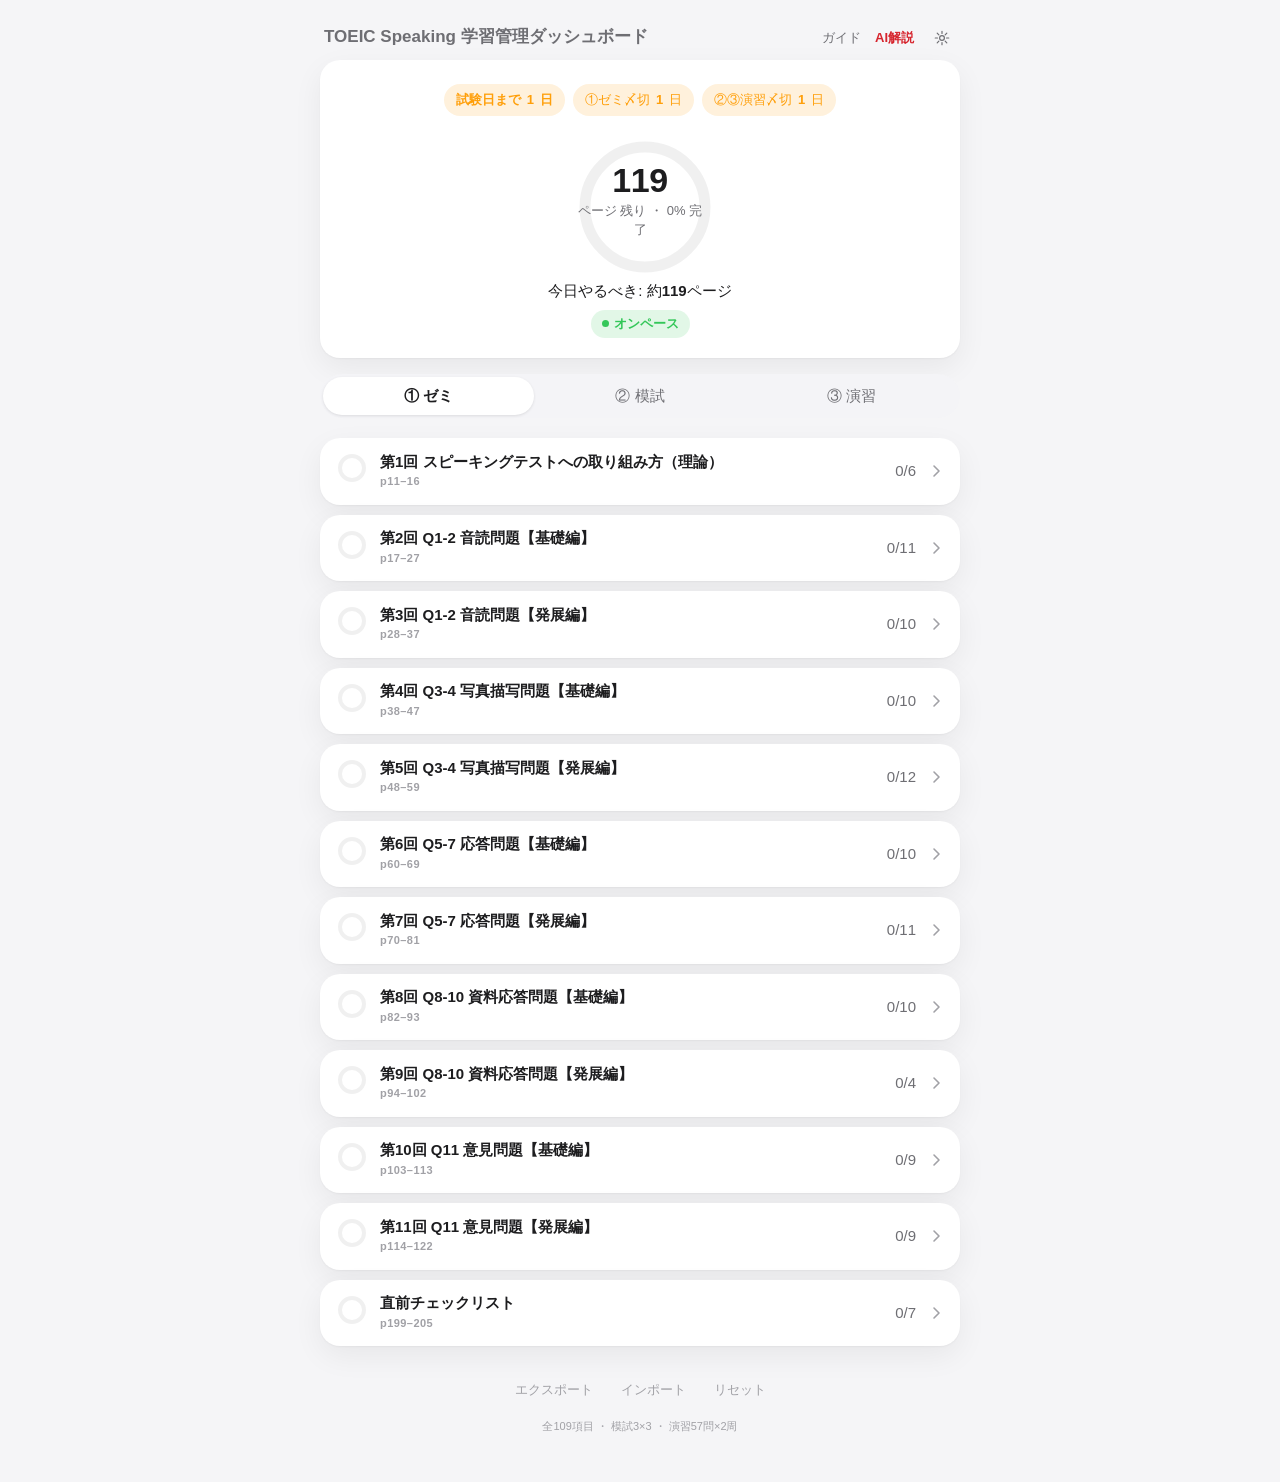
==== index.html @ 490adf1b "feat: TOEIC Speaking 学習管理ダッシュボード初版 AZ-900ダッシュボードをベースに3トラック構成で作成: - ①ゼミ: 究極のゼミ 第1回〜第11回＋直前チェックリスト（109" ====
<!DOCTYPE html>
<html lang="ja">

<head>
  <meta charset="UTF-8">
  <meta name="viewport" content="width=device-width, initial-scale=1, viewport-fit=cover">
  <meta name="color-scheme" content="light dark">
  <title>TOEIC Speaking 学習管理ダッシュボード</title>
  <link rel="stylesheet" href="assets/styles.css">
</head>

<body>
  <main class="app" id="app">
    <!-- app.js が動的にレンダリングする。JS無効時のフォールバック文言のみ置く。 -->
    <noscript>
      <p style="padding:24px;text-align:center;">
        このダッシュボードの利用には JavaScript が必要です。
      </p>
    </noscript>
  </main>

  <!-- 非module・プレーンな defer スクリプト。読み込み順は data.js → app.js。 -->
  <script defer src="assets/data.js"></script>
  <script defer src="assets/app.js"></script>
</body>

</html>
---- assets/styles.css ----
/* ===========================================================================
   TOEIC Speaking 学習管理ダッシュボード — styles.css
   DESIGN.md のトークンをそのまま実装。外部依存ゼロ。
   =========================================================================== */

:root {
  color-scheme: light dark;
  --bg: #F5F5F7;
  --surface: #FFFFFF;
  --surface-2: #F4F4F7;
  --text: #1D1D1F;
  --text-2: #6E6E73;
  --text-3: #A1A1A6;
  --separator: rgba(0, 0, 0, 0.08);
  --accent: #D6242D;
  --accent-soft: rgba(214, 36, 45, 0.12);
  --success: #34C759;
  --warn: #FF9F0A;
  --danger: #FF3B30;
  --ring-track: rgba(0, 0, 0, 0.06);
  --shadow-card: 0 1px 2px rgba(0, 0, 0, .04), 0 10px 30px rgba(0, 0, 0, .06);

  --font: -apple-system, BlinkMacSystemFont, "Segoe UI", Roboto,
    "Hiragino Sans", "Noto Sans JP", sans-serif;

  --ease-out: cubic-bezier(.22, .61, .36, 1);
  --ease-spring: cubic-bezier(.34, 1.56, .64, 1);
  --dur-fast: 180ms;
  --dur: 280ms;
  --dur-slow: 460ms;

  --r-sm: 10px;
  --r-md: 14px;
  --r-lg: 20px;
  --r-pill: 999px;

  --pad-page: 16px;
  --maxw: 680px;
}

@media (prefers-color-scheme: dark) {
  :root {
    --bg: #000000;
    --surface: #1C1C1E;
    --surface-2: #2C2C2E;
    --text: #F5F5F7;
    --text-2: #AEAEB2;
    --text-3: #6E6E73;
    --separator: rgba(255, 255, 255, 0.10);
    --accent: #E85960;
    --accent-soft: rgba(232, 89, 96, 0.18);
    --success: #30D158;
    --warn: #FFD60A;
    --danger: #FF453A;
    --ring-track: rgba(255, 255, 255, 0.12);
    --shadow-card: none;
  }
}

/* --- reset ---------------------------------------------------------------- */
* {
  box-sizing: border-box;
  margin: 0;
  padding: 0;
}

html {
  -webkit-text-size-adjust: 100%;
}

body {
  font-family: var(--font);
  font-size: 15px;
  line-height: 1.5;
  color: var(--text);
  background: var(--bg);
  -webkit-font-smoothing: antialiased;
  text-rendering: optimizeLegibility;
  padding:
    env(safe-area-inset-top) env(safe-area-inset-right)
    env(safe-area-inset-bottom) env(safe-area-inset-left);
}

button {
  font: inherit;
  color: inherit;
  background: none;
  border: none;
  cursor: pointer;
}

.num {
  font-variant-numeric: tabular-nums;
  font-feature-settings: "tnum";
}

.visually-hidden {
  position: absolute;
  width: 1px;
  height: 1px;
  padding: 0;
  margin: -1px;
  overflow: hidden;
  clip: rect(0, 0, 0, 0);
  white-space: nowrap;
  border: 0;
}

:focus-visible {
  outline: 2px solid var(--accent);
  outline-offset: 2px;
  border-radius: 6px;
}

/* --- layout --------------------------------------------------------------- */
.app {
  max-width: var(--maxw);
  margin: 0 auto;
  padding: 8px var(--pad-page) 48px;
}

@media (min-width: 480px) {
  .app {
    --pad-page: 20px;
  }
}

/* --- header --------------------------------------------------------------- */
.header {
  display: flex;
  align-items: baseline;
  justify-content: space-between;
  gap: 12px;
  padding: 16px 4px 8px;
}

.header__title {
  font-size: 17px;
  font-weight: 600;
  letter-spacing: 0;
  color: var(--text-2);
}

.header__nav {
  display: flex;
  align-items: center;
  gap: 14px;
  flex: 0 0 auto;
}

.header__link {
  font-size: 13px;
  color: var(--text-2);
  text-decoration: none;
  transition: color var(--dur-fast) var(--ease-out);
}

.header__link:hover {
  color: var(--accent);
}

.header__link--accent {
  color: var(--accent);
  font-weight: 600;
}

.header__icon-btn {
  display: flex;
  align-items: center;
  justify-content: center;
  width: 28px;
  height: 28px;
  border-radius: 50%;
  color: var(--text-2);
  transition: color var(--dur-fast) var(--ease-out),
    background var(--dur-fast) var(--ease-out);
}

.header__icon-btn:hover {
  color: var(--accent);
  background: var(--surface-2);
}

.header__gear {
  width: 18px;
  height: 18px;
}

/* --- card ----------------------------------------------------------------- */
.card {
  background: var(--surface);
  border-radius: var(--r-lg);
  box-shadow: var(--shadow-card);
}

@media (prefers-color-scheme: dark) {
  .card {
    border: 1px solid var(--separator);
  }
}

/* --- hero ----------------------------------------------------------------- */
.hero {
  padding: 24px 20px 20px;
  margin-bottom: 16px;
  text-align: center;
}

.hero__chips {
  display: flex;
  justify-content: center;
  flex-wrap: wrap;
  gap: 8px;
  margin-bottom: 20px;
}

.chip {
  display: inline-flex;
  align-items: center;
  gap: 6px;
  padding: 6px 12px;
  border-radius: var(--r-pill);
  background: var(--surface-2);
  font-size: 13px;
  color: var(--text-2);
  white-space: nowrap;
}

.chip__days {
  font-weight: 700;
  font-variant-numeric: tabular-nums;
}

.chip--normal {
  color: var(--text-2);
}

.chip--warn {
  color: var(--warn);
  background: color-mix(in srgb, var(--warn) 14%, transparent);
}

.chip--danger {
  color: var(--danger);
  background: color-mix(in srgb, var(--danger) 14%, transparent);
}

/* 試験日チップの専用スタイル（通常時のみ強調。warn/dangerの緊急度色は優先） */
.chip--exam {
  font-weight: 700;
}

.chip--exam.chip--normal {
  color: var(--accent);
  background: var(--accent-soft);
}

.hero__ring {
  position: relative;
  width: 132px;
  height: 132px;
  margin: 4px auto 8px;
}

.hero__ring-center {
  position: absolute;
  inset: 0;
  display: flex;
  flex-direction: column;
  align-items: center;
  justify-content: center;
  gap: 2px;
}

.hero__big {
  font-size: 34px;
  font-weight: 700;
  letter-spacing: -0.01em;
  line-height: 1.05;
  font-variant-numeric: tabular-nums;
}

.hero__pct {
  font-size: 13px;
  color: var(--text-2);
  font-variant-numeric: tabular-nums;
}

.hero__today {
  margin-top: 12px;
  display: flex;
  flex-direction: column;
  align-items: center;
  gap: 8px;
}

.hero__today-line {
  font-size: 15px;
  color: var(--text);
}

.hero__today-line b {
  font-weight: 700;
  font-variant-numeric: tabular-nums;
}

.badge {
  display: inline-flex;
  align-items: center;
  gap: 5px;
  padding: 4px 11px;
  border-radius: var(--r-pill);
  font-size: 13px;
  font-weight: 600;
}

.badge__dot {
  width: 7px;
  height: 7px;
  border-radius: 50%;
  background: currentColor;
}

.badge--success {
  color: var(--success);
  background: color-mix(in srgb, var(--success) 14%, transparent);
}

.badge--warn {
  color: var(--warn);
  background: color-mix(in srgb, var(--warn) 14%, transparent);
}

.badge--danger {
  color: var(--danger);
  background: color-mix(in srgb, var(--danger) 14%, transparent);
}

/* --- ring (svg) ----------------------------------------------------------- */
.ring {
  transform: rotate(-90deg);
}

.ring__track {
  fill: none;
  stroke: var(--ring-track);
}

.ring__progress {
  fill: none;
  stroke: var(--accent);
  stroke-linecap: round;
  transition: stroke-dashoffset var(--dur-slow) var(--ease-out),
    stroke var(--dur) var(--ease-out);
}

.ring__progress.is-complete {
  stroke: var(--success);
}

/* --- segmented control（① ゼミ / ② 模試 / ③ 演習） ------------------------ */
.segmented {
  position: relative;
  display: grid;
  grid-template-columns: 1fr 1fr 1fr;
  gap: 0;
  padding: 3px;
  margin-bottom: 20px;
  background: var(--surface-2);
  border-radius: var(--r-pill);
}

.segmented__pill {
  position: absolute;
  top: 3px;
  left: 3px;
  bottom: 3px;
  width: calc(33.333% - 2px);
  border-radius: var(--r-pill);
  background: var(--surface);
  box-shadow: 0 1px 3px rgba(0, 0, 0, .10);
  transform: translateX(0);
  transition: transform var(--dur) var(--ease-out);
}

@media (prefers-color-scheme: dark) {
  .segmented__pill {
    background: var(--surface);
    box-shadow: 0 1px 3px rgba(0, 0, 0, .4);
  }
}

.segmented[data-active="mock"] .segmented__pill {
  transform: translateX(100%);
}

.segmented[data-active="drill"] .segmented__pill {
  transform: translateX(200%);
}

.segmented__btn {
  position: relative;
  z-index: 1;
  padding: 8px 4px;
  border-radius: var(--r-pill);
  font-size: 15px;
  font-weight: 400;
  color: var(--text-2);
  transition: color var(--dur) var(--ease-out);
}

.segmented__btn[aria-selected="true"] {
  font-weight: 600;
  color: var(--text);
}

/* --- tab panels ----------------------------------------------------------- */
.panel {
  display: block;
}

.panel[hidden] {
  display: none;
}

/* --- section cards (① ゼミ) ----------------------------------------------- */
.sections {
  display: flex;
  flex-direction: column;
  gap: 10px;
}

.section {
  overflow: hidden;
}

.section__header {
  display: flex;
  align-items: center;
  gap: 12px;
  width: 100%;
  padding: 14px 16px;
  text-align: left;
}

.section__ring {
  flex: 0 0 auto;
}

.section__title {
  flex: 1 1 auto;
  min-width: 0;
  display: flex;
  flex-direction: column;
  gap: 2px;
}

.section__name {
  font-size: 15px;
  font-weight: 600;
  letter-spacing: 0;
  line-height: 1.25;
}

.section__note {
  font-size: 11px;
  font-weight: 600;
  letter-spacing: 0.04em;
  color: var(--text-3);
  text-transform: none;
}

.section__count {
  flex: 0 0 auto;
  font-size: 15px;
  color: var(--text-2);
  font-variant-numeric: tabular-nums;
}

.section__chevron {
  flex: 0 0 auto;
  width: 16px;
  height: 16px;
  color: var(--text-3);
  transition: transform var(--dur) var(--ease-out);
}

.section[data-open="true"] .section__chevron {
  transform: rotate(90deg);
}

.section__body {
  display: grid;
  grid-template-rows: 0fr;
  transition: grid-template-rows var(--dur) var(--ease-out);
}

.section[data-open="true"] .section__body {
  grid-template-rows: 1fr;
}

.section__body-inner {
  overflow: hidden;
}

.items {
  border-top: 1px solid var(--separator);
  padding: 4px 0;
}

/* --- item row（① ゼミの1項目） --------------------------------------------- */
.item {
  display: flex;
  align-items: center;
  gap: 12px;
  width: 100%;
  min-height: 44px;
  padding: 8px 16px;
  text-align: left;
  transition: opacity var(--dur) var(--ease-out);
}

.item[aria-checked="true"] {
  opacity: 0.55;
}

.item__title {
  flex: 1 1 auto;
  min-width: 0;
  font-size: 15px;
  line-height: 1.35;
}

.item__badge {
  flex: 0 0 auto;
  font-size: 13px;
  color: var(--text-3);
  font-variant-numeric: tabular-nums;
}

/* --- checkbox (round) ----------------------------------------------------- */
.check {
  flex: 0 0 auto;
  width: 24px;
  height: 24px;
  display: block;
}

.check__box {
  fill: none;
  stroke: var(--text-3);
  stroke-width: 1.6;
  transition: fill var(--dur) var(--ease-out),
    stroke var(--dur) var(--ease-out);
  transform-origin: center;
}

.check__mark {
  fill: none;
  stroke: #fff;
  stroke-width: 2.2;
  stroke-linecap: round;
  stroke-linejoin: round;
  stroke-dasharray: 20;
  stroke-dashoffset: 20;
  transition: stroke-dashoffset var(--dur) var(--ease-out);
}

[aria-checked="true"] .check__box {
  fill: var(--success);
  stroke: var(--success);
  animation: check-pop var(--dur) var(--ease-spring);
}

[aria-checked="true"] .check__mark {
  stroke-dashoffset: 0;
}

@keyframes check-pop {
  0% { transform: scale(0.9); }
  100% { transform: scale(1); }
}

/* --- grid (② 模試 / ③ 演習) ------------------------------------------------ */
.mock,
.drill {
  padding: 16px;
}

.grid {
  display: grid;
  gap: 8px;
  align-items: stretch;
}

.mock__grid {
  grid-template-columns: minmax(0, 1.4fr) repeat(3, 1fr);
}

.drill__grid {
  grid-template-columns: minmax(0, 1.4fr) repeat(2, 1fr);
}

.grid__col-head,
.grid__row-head {
  display: flex;
  flex-direction: column;
  justify-content: center;
}

.grid__col-head {
  align-items: center;
  font-size: 11px;
  font-weight: 600;
  letter-spacing: 0.04em;
  color: var(--text-3);
  padding-bottom: 4px;
}

.grid__corner {
  /* empty top-left cell */
}

.grid__row-head {
  padding-right: 8px;
}

.grid__row-name {
  font-size: 15px;
  font-weight: 600;
  line-height: 1.2;
}

.grid__row-sub {
  font-size: 11px;
  color: var(--text-3);
  font-variant-numeric: tabular-nums;
}

.cell {
  position: relative;
  aspect-ratio: 1 / 1;
  min-height: 48px;
  border-radius: var(--r-md);
  border: 1.5px solid var(--separator);
  background: transparent;
  display: flex;
  align-items: center;
  justify-content: center;
  transition: background var(--dur) var(--ease-out),
    border-color var(--dur) var(--ease-out);
}

.cell[aria-checked="true"] {
  background: var(--accent-soft);
  border-color: transparent;
}

.cell__mark {
  width: 20px;
  height: 20px;
  color: var(--accent);
  opacity: 0;
  transform: scale(0.8);
  transition: opacity var(--dur) var(--ease-out),
    transform var(--dur) var(--ease-spring);
}

.cell[aria-checked="true"] .cell__mark {
  opacity: 1;
  transform: scale(1);
}

.cell[data-has-score="true"] .cell__mark {
  display: none;
}

.cell__score {
  font-size: 15px;
  font-weight: 700;
  font-variant-numeric: tabular-nums;
  display: none;
}

.cell[data-has-score="true"] .cell__score {
  display: block;
}

.cell__score--pass {
  color: var(--success);
}

.cell__score--fail {
  color: var(--warn);
}

.cell__info {
  position: absolute;
  top: 2px;
  right: 4px;
  width: 20px;
  height: 20px;
  display: flex;
  align-items: center;
  justify-content: center;
  font-size: 15px;
  line-height: 1;
  color: var(--text-3);
  border-radius: 50%;
}

.cell__info:hover {
  color: var(--text-2);
}

/* --- score chart (② 模試) -------------------------------------------------- */
.mock__chart {
  margin-top: 20px;
  padding-top: 16px;
  border-top: 1px solid var(--separator);
}

.mock__chart-head {
  font-size: 11px;
  font-weight: 600;
  letter-spacing: 0.04em;
  color: var(--text-3);
  margin-bottom: 8px;
}

.chart {
  display: block;
  width: 100%;
  height: auto;
}

.chart__line {
  fill: none;
  stroke: var(--accent);
  stroke-width: 2;
  stroke-linecap: round;
  stroke-linejoin: round;
}

.chart__pass {
  stroke: var(--text-3);
  stroke-width: 1;
  stroke-dasharray: 3 4;
}

.chart__dot {
  fill: var(--accent);
}

.chart__label {
  font-size: 10px;
  fill: var(--text-3);
  font-variant-numeric: tabular-nums;
}

.chart__empty {
  font-size: 13px;
  color: var(--text-3);
  text-align: center;
  padding: 12px 0;
}

/* --- footer --------------------------------------------------------------- */
.footer {
  margin-top: 28px;
  display: flex;
  justify-content: center;
  gap: 20px;
  flex-wrap: wrap;
}

.footer__btn {
  font-size: 13px;
  color: var(--text-3);
  padding: 6px 4px;
  border-radius: var(--r-sm);
  transition: color var(--dur-fast) var(--ease-out);
}

.footer__btn:hover {
  color: var(--accent);
}

.footer__meta {
  margin-top: 12px;
  text-align: center;
  font-size: 11px;
  color: var(--text-3);
  font-variant-numeric: tabular-nums;
}

/* --- 設定モーダル ----------------------------------------------------------- */
.modal {
  position: fixed;
  inset: 0;
  z-index: 100;
  display: flex;
  align-items: flex-end;
  justify-content: center;
}

@media (min-width: 480px) {
  .modal {
    align-items: center;
  }
}

.modal__backdrop {
  position: absolute;
  inset: 0;
  background: rgba(0, 0, 0, 0.4);
}

.modal__panel {
  position: relative;
  width: 100%;
  max-width: 420px;
  max-height: min(86vh, 640px);
  overflow-y: auto;
  background: var(--surface);
  border-radius: var(--r-lg) var(--r-lg) 0 0;
  box-shadow: 0 -4px 24px rgba(0, 0, 0, .18);
  padding: 20px;
  padding-bottom: calc(20px + env(safe-area-inset-bottom));
}

@media (min-width: 480px) {
  .modal__panel {
    border-radius: var(--r-lg);
    box-shadow: 0 10px 40px rgba(0, 0, 0, .25);
  }
}

.modal__head {
  display: flex;
  align-items: center;
  justify-content: space-between;
  margin-bottom: 16px;
}

.modal__title {
  font-size: 17px;
  font-weight: 700;
}

.modal__close {
  display: flex;
  align-items: center;
  justify-content: center;
  width: 28px;
  height: 28px;
  border-radius: 50%;
  font-size: 18px;
  color: var(--text-2);
}

.modal__close:hover {
  background: var(--surface-2);
}

.field {
  margin-bottom: 14px;
}

.field__label {
  display: block;
  font-size: 13px;
  font-weight: 600;
  color: var(--text-2);
  margin-bottom: 6px;
}

.field__input,
.field__select {
  width: 100%;
  font: inherit;
  font-size: 15px;
  color: var(--text);
  background: var(--surface-2);
  border: 1px solid var(--separator);
  border-radius: var(--r-sm);
  padding: 10px 12px;
}

.modal__warning {
  margin-top: 4px;
  margin-bottom: 12px;
  padding: 10px 12px;
  border-radius: var(--r-sm);
  background: color-mix(in srgb, var(--warn) 14%, transparent);
  color: var(--text);
  font-size: 13px;
  line-height: 1.5;
}

.modal__btn-row {
  display: flex;
  justify-content: flex-end;
  gap: 8px;
  margin-top: 8px;
}

.btn {
  font-size: 14px;
  font-weight: 600;
  padding: 8px 14px;
  border-radius: var(--r-sm);
  transition: background var(--dur-fast) var(--ease-out),
    color var(--dur-fast) var(--ease-out);
}

.btn--ghost {
  color: var(--text-2);
}

.btn--ghost:hover {
  background: var(--surface-2);
}

.btn--primary {
  color: #fff;
  background: var(--accent);
}

.btn--primary:hover {
  background: color-mix(in srgb, var(--accent) 88%, black);
}

/* --- reduced motion ------------------------------------------------------- */
@media (prefers-reduced-motion: reduce) {
  *,
  *::before,
  *::after {
    animation-duration: 0.001ms !important;
    animation-iteration-count: 1 !important;
    transition-duration: 0.001ms !important;
    scroll-behavior: auto !important;
  }
}
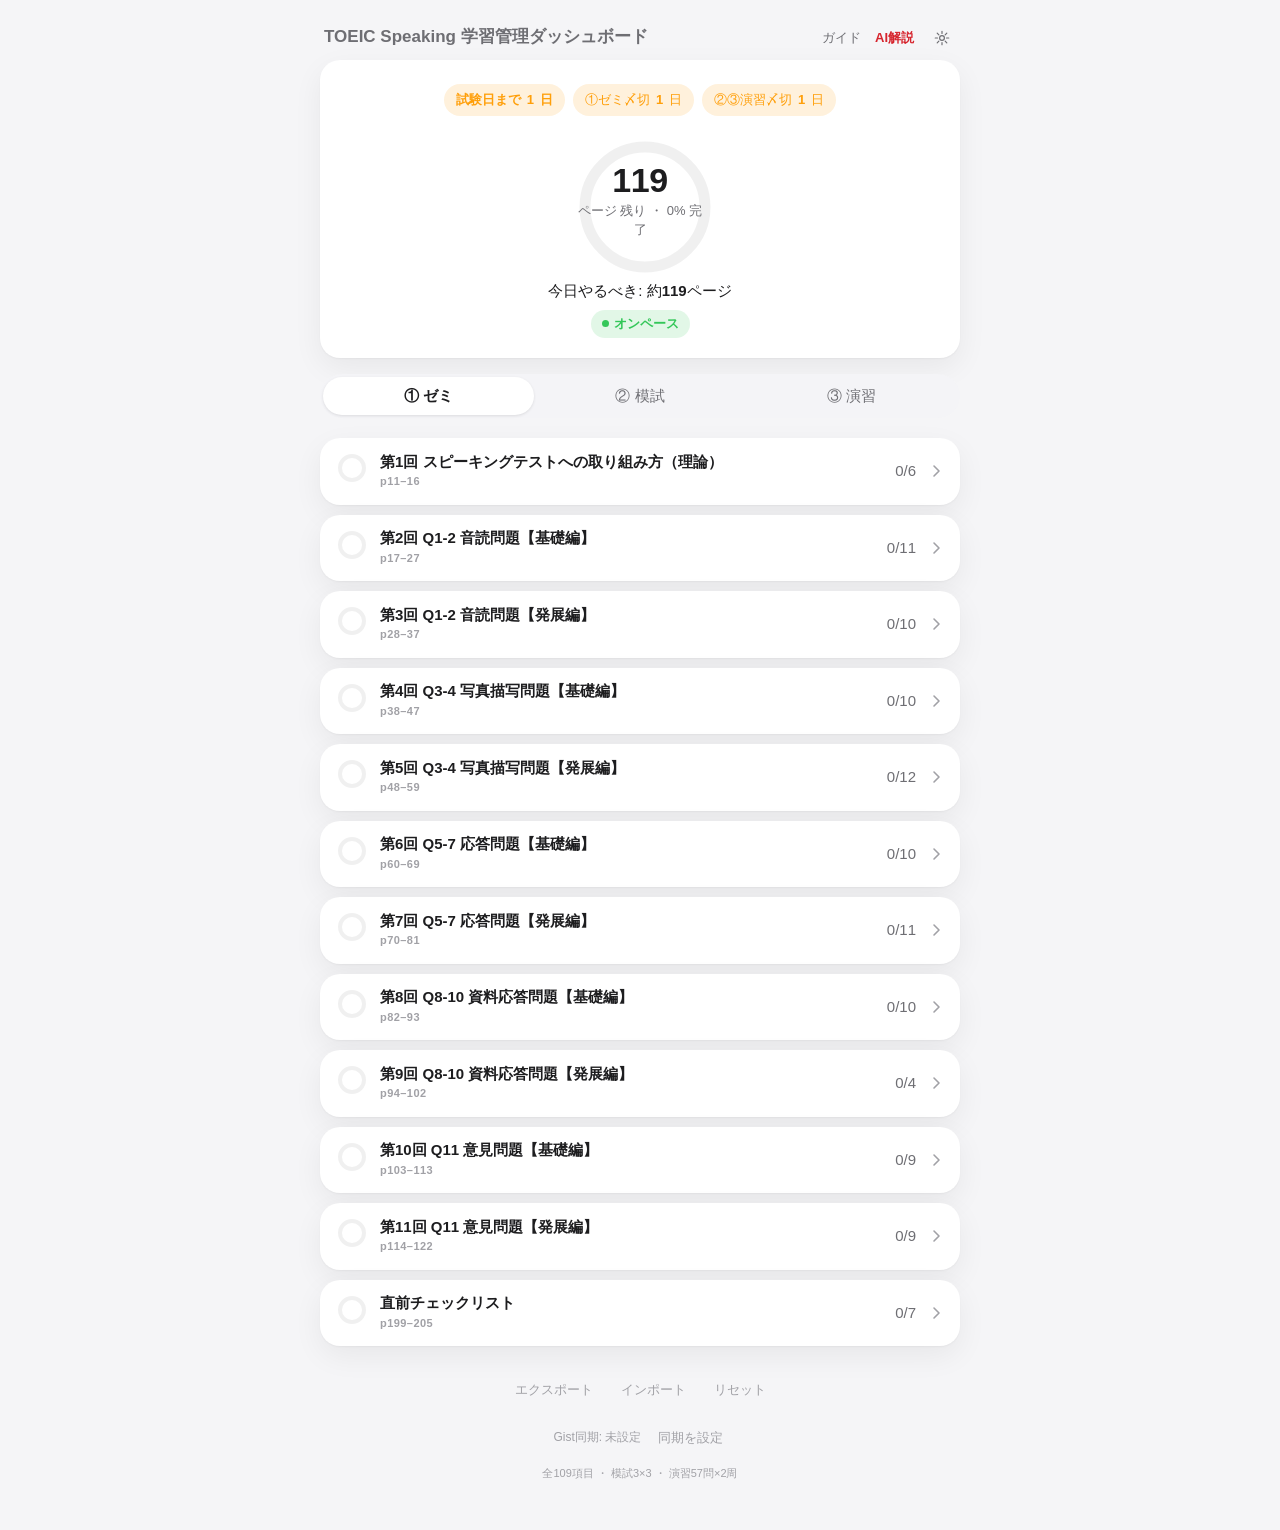
==== commit 0fa5899e: "feat: GitHub Gist経由のスマホ進捗同期を追加（secret gist自動作成/発見・競合はキー単位unionマージ・トークンはlocalStorageのみ）" ====
--- a/index.html
+++ b/index.html
@@ -19,9 +19,10 @@
     </noscript>
   </main>
 
-  <!-- 非module・プレーンな defer スクリプト。読み込み順は data.js → app.js。 -->
+  <!-- 非module・プレーンな defer スクリプト。読み込み順は data.js → app.js → sync.js。 -->
   <script defer src="assets/data.js"></script>
   <script defer src="assets/app.js"></script>
+  <script defer src="assets/sync.js"></script>
 </body>
 
 </html>
--- a/assets/styles.css
+++ b/assets/styles.css
@@ -794,6 +794,55 @@
   font-variant-numeric: tabular-nums;
 }
 
+/* --- sync (Gist 同期) ------------------------------------------------------ */
+.sync {
+  margin-top: 16px;
+  display: flex;
+  align-items: center;
+  justify-content: center;
+  gap: 12px;
+  flex-wrap: wrap;
+}
+
+.sync__status {
+  font-size: 12px;
+  color: var(--text-3);
+}
+
+.sync__status--error {
+  color: var(--danger);
+}
+
+.sync__input {
+  width: 100%;
+  max-width: 320px;
+  font-size: 14px;
+  padding: 8px 10px;
+  border-radius: var(--r-sm);
+  border: 1px solid var(--separator);
+  background: var(--surface-2);
+  color: var(--text);
+}
+
+.sync__actions {
+  display: flex;
+  gap: 12px;
+}
+
+.sync__help,
+.sync__error {
+  width: 100%;
+  max-width: 320px;
+  font-size: 11px;
+  text-align: center;
+  margin: 0;
+  color: var(--text-3);
+}
+
+.sync__error {
+  color: var(--danger);
+}
+
 /* --- 設定モーダル ----------------------------------------------------------- */
 .modal {
   position: fixed;
